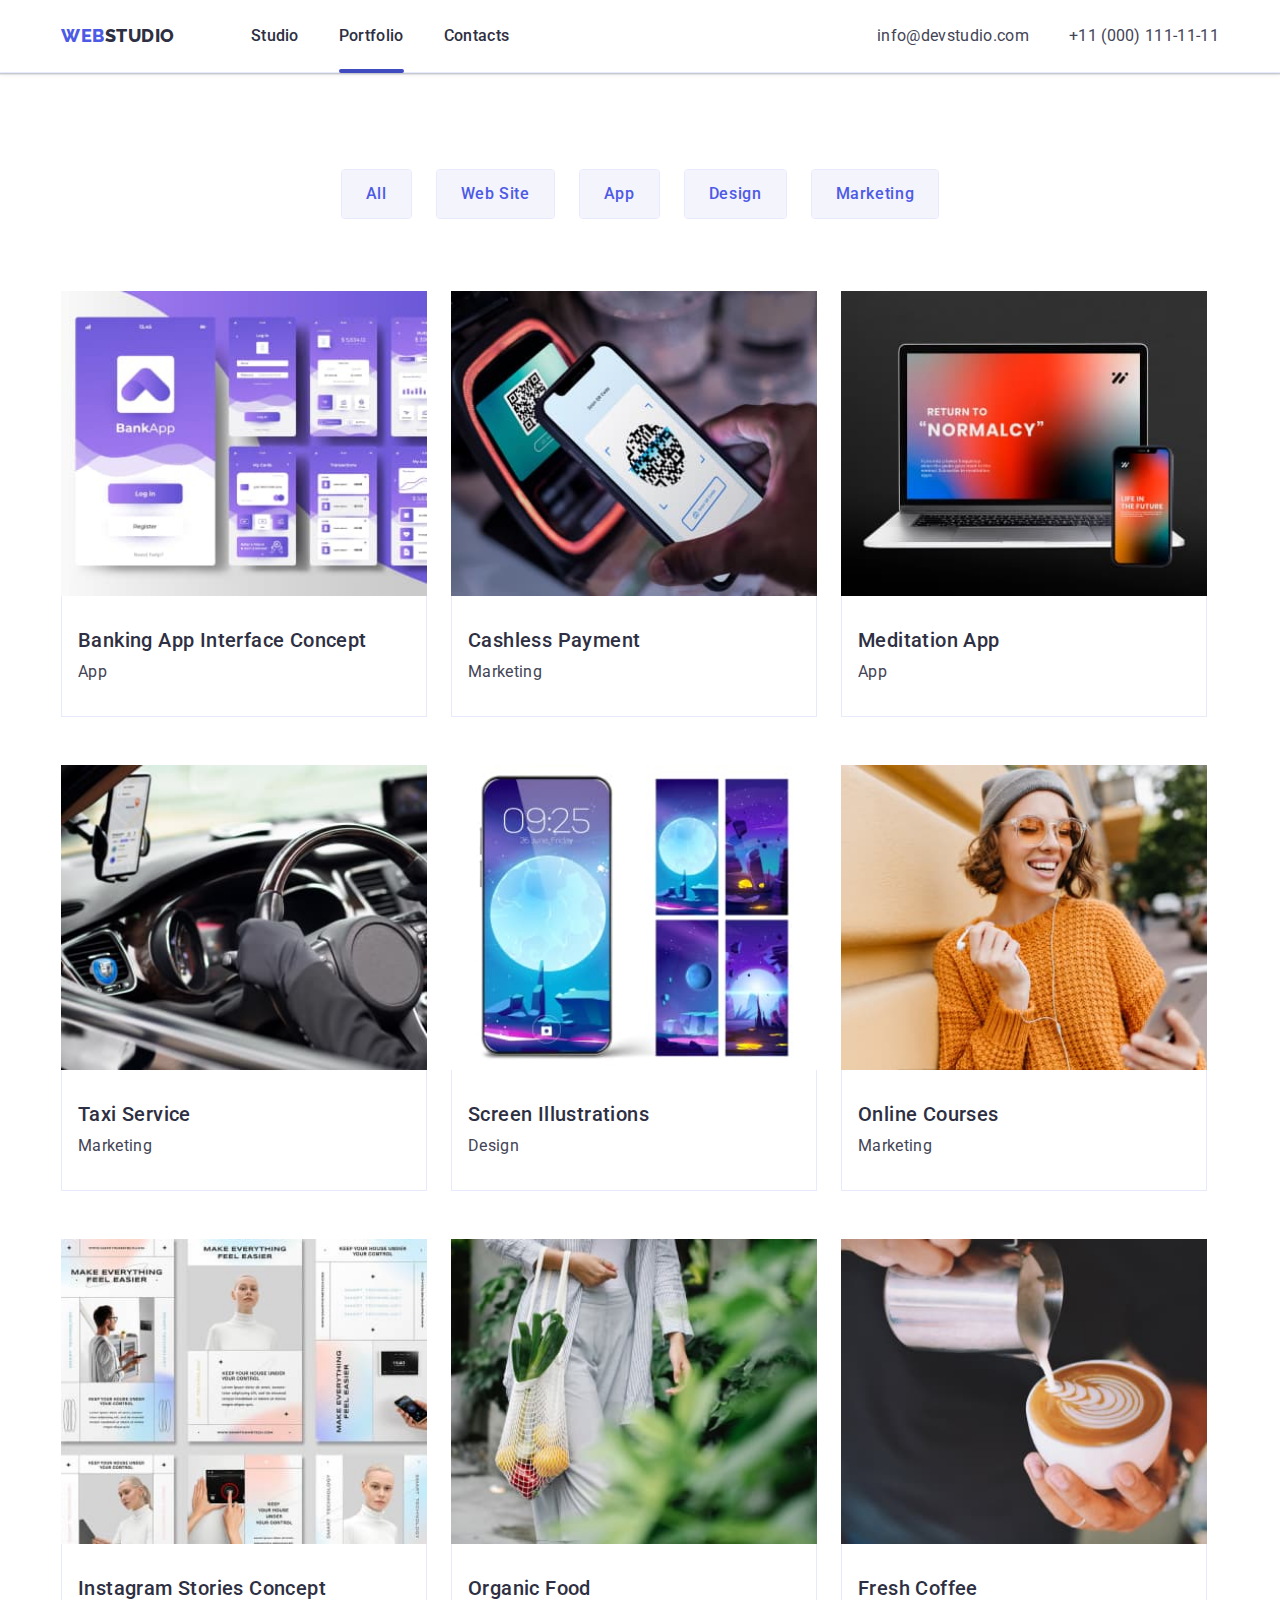
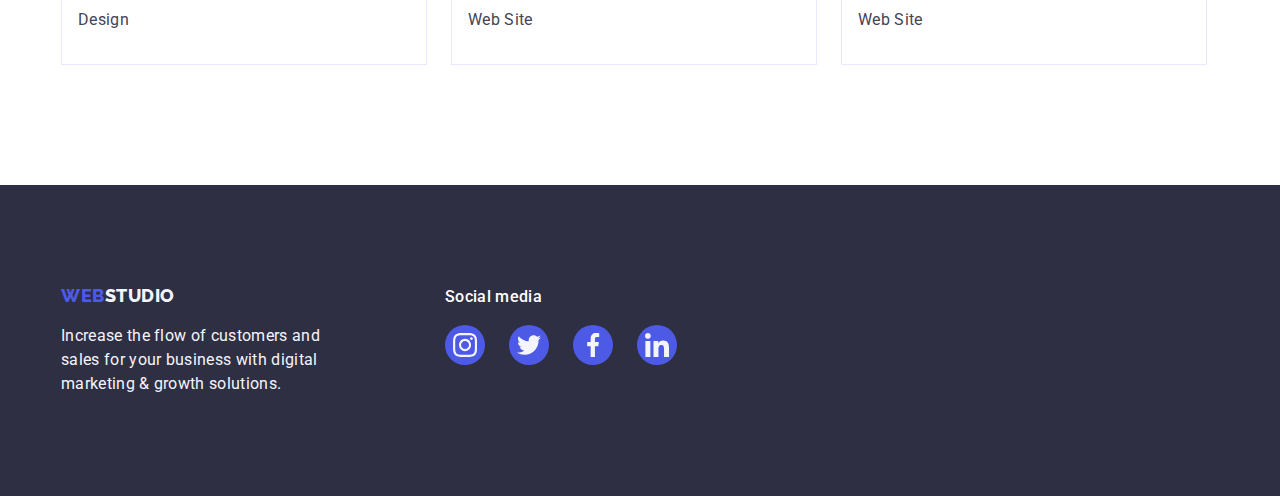
==== portfolio.html @ ed355ff0 "goit-markup-hw-06" ====
<!DOCTYPE html>
<html lang="en">
<head>
    <meta charset="UTF-8">
    <meta http-equiv="X-UA-Compatible" content="IE=edge">
    <meta name="viewport" content="width=device-width, initial-scale=1.0">
    <title>Portfolio</title>
    <link rel="preconnect" href="https://fonts.googleapis.com">
    <link rel="preconnect" href="https://fonts.gstatic.com" crossorigin>
    <link href="https://fonts.googleapis.com/css2?family=Raleway:wght@800&family=Roboto:wght@400;500;700;900&display=swap"
        rel="stylesheet">
        <link rel="stylesheet" href="https://cdnjs.cloudflare.com/ajax/libs/modern-normalize/1.1.0/modern-normalize.min.css"
            integrity="sha512-wpPYUAdjBVSE4KJnH1VR1HeZfpl1ub8YT/NKx4PuQ5NmX2tKuGu6U/JRp5y+Y8XG2tV+wKQpNHVUX03MfMFn9Q=="
            crossorigin="anonymous" referrerpolicy="no-referrer" />
    <link rel="stylesheet" href="./css/styles.css">
</head>
<body>
    <header class="header">
        <div class="container header-container">
        <nav class="header-navigation">
            <a href="./index.html" class="header-logo-portfolio link">Web<span class="logo-header link">Studio</span></a>
            <ul class="header-list list">
                <li class="header-item"><a class="header-link link" href="./index.html">Studio</a></li>
                <li class="header-item"><a class="header-link current link" href="./portfolio.html">Portfolio</a></li>
                <li class="header-item"><a class="header-link link" href="">Contacts</a></li>
            </ul>
        </nav>
        <address class="header-contact">
            <ul class="header-contact-item list">
                <li class="header-contact-list link">
                    <a class="header-contact-phone link" href="mailto:info@devstudio.com">info@devstudio.com</a>
                </li>
                <li class="header-contact-list link">
                    <a class="header-contact-phone link" href="tel:+110001111111">+11 (000) 111-11-11</a>
                </li>
            </ul>
        </address>
        </div>
    </header>
    <main>
    <section class="gallery">
        <div class="container">
        <h1 hidden class="visually-hidden">Gallery</h1>

        <ul class="filter-list list">
            <li class="filter-item">
                <button type="button" class="filter-button-text">All</button>
            </li>
            <li class="filter-item">
                <button type="button" class="filter-button-text">Web Site</button>
            </li>
            <li class="filter-item">
                <button type="button" class="filter-button-text">App</button>
            </li>
            <li class="filter-item">
                <button type="button" class="filter-button-text">Design</button>
            </li>
            <li class="filter-item">
                <button type="button" class="filter-button-text">Marketing</button>
            </li>
        </ul>

        <ul class="gallery-list list">
            <li class="gallery-item list">
                <a href="" class="gallery-link link">
                    <div class="gallery-cover-wrap">
                        <img src="./images/BankingApp.jpg" alt="Tabs" width="360" height="300">
                        <p class="gallery-cover-text">14 Stylish and User-Friendly App Design Concepts · Task Manager App · Calorie Tracker App · Exotic Fruit Ecommerce App ·
                        Cloud Storage App</p>
                    </div>
                    <div class="gallery-container">
                       <h2 class="gallery-item-title">Banking App Interface Concept</h2>
                       <p class="gallery-item-text">App</p>
                    </div>
                </a>
            </li>
            <li class="gallery-item">
                <a href="" class="gallery-link link">
                    <div class="gallery-cover-wrap">
                        <img src="./images/CashlessPayment.jpg" alt="Cuar Code" width="360" height="300">
                        <p class="gallery-cover-text">14 Stylish and User-Friendly App Design Concepts · Task Manager App · Calorie Tracker App · Exotic Fruit Ecommerce App ·
                        Cloud Storage App</p>
                    </div>
                    <div class="gallery-container">
                        <h2 class="gallery-item-title">Cashless Payment</h2>
                        <p class="gallery-item-text">Marketing</p>
                    </div>
                </a>
            </li>
            <li class="gallery-item">
                <a href="" class="gallery-link link">
                    <div class="gallery-cover-wrap">
                        <img src="./images/nout.jpg" alt="Laptop" width="360" height="300">
                        <p class="gallery-cover-text">14 Stylish and User-Friendly App Design Concepts · Task Manager App · Calorie Tracker App · Exotic Fruit Ecommerce App ·
                        Cloud Storage App</p>
                    </div>
                    <div class="gallery-container">
                        <h2 class="gallery-item-title">Meditation App</h2>
                        <p class="gallery-item-text">App</p>
                    </div>
                </a>
            </li>
            <li class="gallery-item">
                <a href="" class="gallery-link link">
                    <div class="gallery-cover-wrap">
                        <img src="./images/car.jpg" alt="Car" width="360" height="300">
                        <p class="gallery-cover-text">14 Stylish and User-Friendly App Design Concepts · Task Manager App · Calorie Tracker App · Exotic Fruit Ecommerce App ·
                        Cloud Storage App</p>
                    </div>
                    <div class="gallery-container">
                        <h2 class="gallery-item-title">Taxi Service</h2>
                        <p class="gallery-item-text">Marketing</p>
                    </div>
                </a>
            </li>
            <li class="gallery-item">
                <a href="" class="gallery-link link">
                    <div class="gallery-cover-wrap">
                        <img src="./images/tel.jpg" alt="Screensaver for phone" width="360" height="300">
                        <p class="gallery-cover-text">14 Stylish and User-Friendly App Design Concepts · Task Manager App · Calorie Tracker App · Exotic Fruit Ecommerce App ·
                        Cloud Storage App</p>
                    </div>
                    <div class="gallery-container">
                        <h2 class="gallery-item-title">Screen Illustrations</h2>
                        <p class="gallery-item-text">Design</p>
                    </div>
                </a>
            </li>
            <li class="gallery-item">
                <a href="" class="gallery-link link">
                    <div class="gallery-cover-wrap">
                        <img src="./images/woman.jpg" alt="Woman" width="360" height="300">
                        <p class="gallery-cover-text">14 Stylish and User-Friendly App Design Concepts · Task Manager App · Calorie Tracker App · Exotic Fruit Ecommerce App ·
                        Cloud Storage App</p>
                    </div>
                    <div class="gallery-container">
                        <h2 class="gallery-item-title">Online Courses</h2>
                        <p class="gallery-item-text">Marketing</p>
                    </div>
                </a>
            </li>
            <li class="gallery-item">
                <a href="" class="gallery-link link">
                    <div class="gallery-cover-wrap">
                        <img src="./images/list.jpg" alt="Cards" width="360" height="300">
                        <p class="gallery-cover-text">14 Stylish and User-Friendly App Design Concepts · Task Manager App · Calorie Tracker App · Exotic Fruit Ecommerce App ·
                        Cloud Storage App</p>
                    </div>
                    <div class="gallery-container">
                        <h2 class="gallery-item-title">Instagram Stories Concept</h2>
                        <p class="gallery-item-text">Design</p>
                    </div>
                </a>
            </li>
            <li class="gallery-item">
                <a href="" class="gallery-link link">
                    <div class="gallery-cover-wrap">
                        <img src="./images/people.jpg" alt="Food" width="360" height="300">
                        <p class="gallery-cover-text">14 Stylish and User-Friendly App Design Concepts · Task Manager App · Calorie Tracker App · Exotic Fruit Ecommerce App ·
                        Cloud Storage App</p>
                    </div>
                    <div class="gallery-container">
                        <h2 class="gallery-item-title">Organic Food</h2>
                        <p class="gallery-item-text">Web Site</p>
                    </div>
                </a>
            </li>
            <li class="gallery-item">
                <a href="" class="gallery-link link">
                    <div class="gallery-cover-wrap">
                        <img src="./images/coffee.jpg" alt="Coffee" width="360" height="300">
                        <p class="gallery-cover-text">14 Stylish and User-Friendly App Design Concepts · Task Manager App · Calorie Tracker App · Exotic Fruit Ecommerce App ·
                        Cloud Storage App</p>
                    </div>
                    <div class="gallery-container">
                        <h2 class="gallery-item-title">Fresh Coffee</h2>
                        <p class="gallery-item-text">Web Site</p>
                    </div>
                </a>
            </li>
        </ul>
        </div>
    </section>
    </main>
    <footer class="footer">
        <div class="container footer-container">
        <div class="footer-logo-cont">
        <a class="footer-logo link" href="./index.html">Web<span class="logo link">Studio</span></a>
        <p class="footer-text">Increase the flow of customers and sales for your business with digital marketing & growth solutions.</p>
        </div>
        <div class="footer-soc">
            <h2 class="footer-tytle">Social media</h2>
            <ul class="footer-list list">
                <li class="footer-item">
                    <a href="" class="footer-link link">
                        <svg class="footer-icon" width="24" height="24">
                            <use href="./images/symbol-defs.svg#icon-instagram"></use>
                        </svg>
                    </a>
                </li>
                <li class="footer-item">
                    <a href="" class="footer-link link">
                        <svg class="footer-icon" width="24" height="24">
                            <use href="./images/symbol-defs.svg#icon-twitter"></use>
                        </svg>
                    </a>
                </li>
                <li class="footer-item">
                    <a href="" class="footer-link link">
                        <svg class="footer-icon" width="24" height="24">
                            <use href="./images/symbol-defs.svg#icon-facebook"></use>
                        </svg>
                    </a>
                </li>
                <li class="footer-item">
                    <a href="" class="footer-link link">
                        <svg class="footer-icon" width="24" height="24">
                            <use href="./images/symbol-defs.svg#icon-linkedin"></use>
                        </svg>
                    </a>
                </li>
            </ul>
        </div>
        </div>
    </footer>
</body>
</html>
---- css/styles.css ----
/* цвет основного текста: #2E2F42; */
/* вторичный цвет текста: #434455; */
/* вторичный цвет фона: background: #F4F4FD; */
/* белый: #FFFFFF; */
/* акцент: background: #4D5AE5; */
/* цвет текста в футере: #F4F4FD; */

:root {
    --primary-text-color--: #434455;
    --title-text-color--: #2E2F42;
    --accent-color--: #4D5AE5;
}

p,
h1,
h2,
h3,
h4,
h5,
h6 {
    margin: 0;
}

ul {
    margin: 0;
    padding-left: 0;
}

button {
    cursor: pointer;
}

address {
    font-style: normal;
}

img {
    display: block;
    height: auto;
    width: 100%;
}



body {
    margin: 0;
    background-color: #FFFFFF;
    color: #434455;

    font-family: "Roboto",
     sans-serif;
    letter-spacing: 0.02em;
}

.list {
    list-style: none;
}

.link {
    text-decoration: none;
}

.no-scroll {
    overflow: hidden;
}

.container {
    width: 1158px;
    padding-left: 15px;
    padding-right: 15px;
    margin: 0 auto;
    /* outline: 2px solid blue; */
}




/*Header*/
.header {
    padding: 24px 0px;
    border-bottom: 1px solid #E7E9FC;
    box-shadow: 0px 2px 1px rgba(46, 47, 66, 0.08), 0px 1px 1px rgba(46, 47, 66, 0.16), 0px 1px 6px rgba(46, 47, 66, 0.08);
}

.header-container {
    display: flex;
    align-items: center;
}


.header-logo {
    font-family: 'Roboto', sans-serif;
    font-style: normal;
    font-weight: 500;
    font-size: 16px;
    line-height: 1.5;
    letter-spacing: 0.02em;
    color: #2E2F42;
}

.header-logo-portfolio {
    font-family: 'Raleway',
        sans-serif;;
    font-weight: 800;
    font-size: 18px;
    line-height: 1.17;
    letter-spacing: 0.03em;
    color: #4d5ae5;
    text-transform: uppercase;
    margin-right: 76px;
    transition-property: color;
    transition-duration: 250ms;
    transition-timing-function: cubic-bezier(0.4, 0, 0.2, 1);
}
.header-logo-portfolio:hover,
.header-logo-portfolio:focus {
     color: #404bbf;
}

.logo-header {
    color: #2E2F42;
    text-decoration: none;
}

.header-link {
    color: #2E2F42;

    font-family: 'Roboto', sans-serif;
    font-style: normal;
    font-weight: 500;
    font-size: 16px;
    line-height: 1.5;
    letter-spacing: 0.02em;
    text-decoration: none;
    display: block;
    transition-property: color;
    transition-duration: 250ms;
    transition-timing-function: cubic-bezier(0.4, 0, 0.2, 1);
}
.header .header-link:hover,
.header .header-link:focus {
     color: #404bbf;
}

.header-contact-mail {
    color: #434455;;
    font-family: 'Roboto', sans-serif;
    font-style: normal;
    font-weight: 400;
    font-size: 16px;
    line-height: 1.5;
    letter-spacing: 0.02em;
    text-decoration: none;
    font-style: normal;
    transition-property: color;
    transition-duration: 250ms;
    transition-timing-function: cubic-bezier(0.4, 0, 0.2, 1);
}
.header-contact-mail:hover,
.header-contact-mail:focus {
    color: #404bbf;
}

.header-contact-phone {
    color: #434455;
    font-family: 'Roboto',
        sans-serif;
    font-style: normal;
    font-weight: 400;
    font-size: 16px;
    line-height: 1.5;
    letter-spacing: 0.02em;
    text-decoration: none;
    transition-property: color;
    transition-duration: 250ms;
    transition-timing-function: cubic-bezier(0.4, 0, 0.2, 1);
}
.header-contact-phone:hover,
.header-contact-phone:focus {
    color: #404bbf;
}

.header-contact {
    font-style: normal;
    list-style: none;
}
    
.header-list {
    list-style: none;
    display: flex;
}

.header-navigation {
    display: flex;
    align-items: center;
    margin-right: auto;
}

.header-item {
    font-weight: 500;
    font-size: 16px;
    line-height: 1.5;
    letter-spacing: 0.02em;
    color: #2e2f42;
    margin-right: 40px;
}
.header-item:last-child {
    margin-right: 0;
}

.header-contact-item {
    list-style: none;
    display: flex;
    gap: 40px;
}

.current {
    position: relative;

}

.current::after {
    content: "";
    position: absolute;
    left: 0;
    bottom: -25px;
    width: 100%;
    height: 4px;
    background: #404BBF;
    border-radius: 2px;
}


/*Section Hero*/
.hero {
    background: #2E2F42;
    background-image: linear-gradient(rgba(46, 47, 66, 0.7) , rgba(46, 47, 66, 0.7)) , url(../images/people-office.jpg);
    background-repeat: no-repeat;
    background-position: center;
    background-size: cover;
    padding-top: 188px;
    padding-bottom: 188px;
    max-width: 1440px;
    margin: 0 auto;
}

.visually-hidden {
    position: absolute;
    width: 1px;
    height: 1px;
    margin: -1px;
    border: 0;
    padding: 0;
    white-space: nowrap;
    clip-path: inset(100%);
    clip: rect(0 0 0 0);
    overflow: hidden;
}

.hero-title {
    color: #FFFFFF;
    font-family: 'Roboto', sans-serif;
    font-style: normal;
    font-weight: 700;
    font-size: 56px;
    line-height: 1.07;
    text-align: center;
    letter-spacing: 0.02em;
    margin-bottom: 48px;
    max-width: 496px;
    margin-left: auto;
    margin-right: auto;
}

.hero-button {
    height: 56px;
    background: #4D5AE5;
    color: #FFFFFF;
    font-family: 'Roboto',
        sans-serif;
    font-style: normal;
    font-weight: 500;
    font-size: 16px;
    line-height: 1.5;
    display: block;
    align-items: center;
    letter-spacing: 0.04em;
    box-shadow: 0px 4px 4px rgba(0, 0, 0, 0.15);
    border-radius: 4px;
    margin: auto;
    padding: 16px 32px;
    border: none;
    transition-property: background-color;
    transition-duration: 250ms;
    transition-timing-function: cubic-bezier(0.4, 0, 0.2, 1);
}
.hero-button:hover,
.hero-button:focus {
    background-color: #404BBF; 
    cursor: pointer;
}





/* Section feature */
.feature {
    padding-top: 120px;
    padding-bottom: 120px;
}

.container-icon {
    display: flex;
    justify-content: center;
    align-items: center;
    background: #F4F4FD; 
    border-radius: 4px;
    width: 264px;
    height: 112px;
    margin-bottom: 8px;
}

.feature-list {
    display: flex;
    gap: 24px;
}

.feature-tytle {
    color: #2E2F42;
    font-family: 'Roboto',
     sans-serif;
    font-style: normal;
    font-weight: 500;
    font-size: 20px;
    line-height: 1.2;
    letter-spacing: 0.02em;
    margin-bottom: 8px;
} 

.feature-text {
    color: #434455;
    font-family: 'Roboto', sans-serif;
    font-style: normal;
    max-width: 264px;
    font-weight: 400;
    font-size: 16px;
    line-height: 1.5;
    letter-spacing: 0.02em;
}

.feature-item {
    width: calc((100% - 72px) / 4);
}

.feature-item:last-child {
    margin-right: 0;
}




/* Section Pricture */
.picture {
    padding-top: 0px;
    padding-bottom: 120px;
}

.picture-tytle {
    color: #2E2F42;
    font-family: 'Roboto';
    font-style: normal;
    font-weight: 700;
    font-size: 36px;
    line-height: 1.11;
    text-align: center;
    letter-spacing: 0.02em;
    text-transform: capitalize;
    margin-bottom: 72px;
}

.picture-list {
    display: flex;
    gap: 24px;
}

.picture-blok {
    width: calc((100% - 60px) / 3);
}




/* Section Team */
.team {
    background: #F4F4FD;
    padding-top: 120px;
    padding-bottom: 120px;
}

.team-tytle {
    color: #2E2F42;
    font-family: 'Roboto',
        sans-serif;
    font-style: normal;
    font-weight: 700;
    font-size: 36px;
    line-height: 1.11;
    text-align: center;
    letter-spacing: 0.02em;
    text-transform: capitalize;
    margin-bottom: 72px;
}

.team-list-tytle {
    color: #2E2F42;
    font-family: 'Roboto', sans-serif;
    font-style: normal;
    font-weight: 500;
    font-size: 20px;
    line-height: 1.2;
    text-align: center;
    letter-spacing: 0.02em;
    margin-bottom: 8px;
}

.team-list-text {
    color: #434455;
    font-family: 'Roboto',
        sans-serif;
    font-style: normal;
    font-weight: 400;
    font-size: 16px;
    line-height: 1.5;
    text-align: center;
    letter-spacing: 0.02em;
    margin-bottom: 8px;
}

.team-soc-list {
    display: flex;
    justify-content: center;
    gap: 24px;
}

.team-soc-item {
    width: 40px;
    height: 40px;
}

.team-soc-link {
    width: 100%;
    height: 100%;
    border-radius: 50%;
    background: #4D5AE5;
    display: flex;
    align-items: center;
    justify-content: center;
    transition-property: background;
    transition-duration: 250ms;
    transition-timing-function: cubic-bezier(0.4, 0, 0.2, 1);
}

.team-soc-link:hover,
.team-soc-link:focus {
    background: #404BBF;
}

.team-list {
    display: flex;
    gap: 24px;
}

.team-blok {
    background-color: #FFFFFF;
    width: calc((100% - 72px) / 4);
    box-shadow: 0px 1px 6px rgba(46, 47, 66, 0.08), 0px 1px 1px rgba(46, 47, 66, 0.16), 0px 2px 1px rgba(46, 47, 66, 0.08);
    border-radius: 0px 0px 4px 4px;
}

.container-team {
    padding-top: 24px;
    padding-bottom: 24px;
    padding-left: 16px;
    padding-right: 16px;
}



/* Section Company */
.company {
    padding-top: 127px;
    padding-bottom: 120px;
}

.company-tytle {
    font-family: 'Roboto';
    font-style: normal;
    font-weight: 700;
    font-size: 36px;
    line-height: 40px;
    text-align: center;
    letter-spacing: 0.02em;
    text-transform: capitalize;
    color: #2E2F42;
    margin-bottom: 72px;
}

.company-list {
    display: flex;
    gap: 24px;
    justify-content: center;
}

.company-item {
    width: 168px;
    height: 88px;
    border: 1px solid #8E8F99;
    border-radius: 4px;
    transition-property: border-color;
    transition-duration: 250ms;
    transition-timing-function: cubic-bezier(0.4, 0, 0.2, 1);
}
.company-item:hover,
.company-item:focus {
    border-color: #404BBF;
}
/*.company-item:hover
.company-icon,
.company-item:focus
.company-icon {
    fill: #404BBF;
}*/

.company-link {
    width: 100%;
    height: 100%;
    display: flex;
    justify-content: center;
    align-items: center;
    transition-property: border-color, color;
    transition-duration: 250ms, 250ms;
    transition-timing-function: cubic-bezier(0.4, 0, 0.2, 1), cubic-bezier(0.4, 0, 0.2, 1);
}

.company-link:hover,
.company-link:focus {
    border-color: #404BBF;
    color: #404BBF;
}

.company-icon {
    fill: #8E8F99;
    transition-property: fill;
    transition-duration: 250ms;
    transition-timing-function: cubic-bezier(0.4, 0, 0.2, 1)
}
.company-icon:hover,
.company-icon:focus {
    fill: #404BBF;
}





/* Section Gallery filter-list */
.gallery {
   padding-top: 96px;
   padding-bottom: 120px;
}

.filter-button-text {
    color: #4D5AE5;
    background: #F4F4FD;
    border-style: none;
    font-family: 'Roboto', sans-serif;
    font-style: normal;
    font-weight: 500;
    font-size: 16px;
    line-height: 1.5;
    display: flex;
    letter-spacing: 0.04em;
    cursor: pointer;
    padding: 12px 24px;
    border-radius: 4px;
    transition-property: background, color, box-shadow;
    transition-duration: 250ms;
    transition-timing-function: cubic-bezier(0.4, 0, 0.2, 1);
}
.filter-button-text:hover,
.filter-button-text:focus {
    background: #404BBF;
    color: #FFFFFF;
    cursor: pointer;
    box-shadow: 0px 3px 1px rgba(0, 0, 0, 0.1),
        0px 2px 1px rgba(0, 0, 0, 0.08),
        0px 2px 2px rgba(0, 0, 0, 0.12);
}

.filter-list {
    display: flex;
    gap: 24px;
    margin-bottom: 72px;
    justify-content: center;
}

.filter-item {
    border: 1px solid #E7E9FC;
    border-radius: 4px;
}





/* gallery-list */
.gallery-list {
    list-style: none;
    display: flex;
    gap: 48px 24px;
    flex-wrap: wrap;
    box-sizing: border-box;
}

.gallery-list li {
    width: calc((100% - 60px) / 3);
}

.gallery-container {
    padding: 32px 16px;
    border: 1px solid #E7E9FC;
    border-top: none;
}

.gallery-item {
    list-style: none;
}

.gallery-item-text {
    color: #434455;
    font-family: 'Roboto',
        sans-serif;
    font-style: normal;
    font-weight: 400;
    font-size: 16px;
    line-height: 1.5;
    letter-spacing: 0.02em;
}

.gallery-item-title {
    color: #2E2F42;
    font-family: 'Roboto',
        sans-serif;
    font-style: normal;
    font-weight: 500;
    font-size: 20px;
    line-height: 1.2;
    letter-spacing: 0.02em;
    margin-bottom: 8px;
}

.gallery-link {
    display: block;
    transition-property: box-shadow;
    transition-duration: 250ms;
    transition-timing-function: cubic-bezier(0.4, 0, 0.2, 1);
}

.gallery-link:hover,
.gallery-link:focus {
    text-decoration: none;
    box-shadow: 0px 1px 6px rgba(46, 47, 66, 0.08), 0px 1px 1px rgba(46, 47, 66, 0.16), 0px 2px 1px rgba(46, 47, 66, 0.08);
}

.gallery-link:hover .gallery-cover-text,
.gallery-link:focus .gallery-cover-text {
    transform: translate(0);
}

.gallery-cover-wrap {
    position: relative;
    overflow: hidden;
}

.gallery-cover-text {
    position: absolute;
    top: 0;
    font-family: 'Roboto';
    font-style: normal;
    font-weight: 400;
    font-size: 16px;
    line-height: 24px;
    letter-spacing: 0.02em;
    color: #F4F4FD;
    background-color: #4D5AE5;
    padding-left: 32px;
    padding-top: 40px;
    height: 100%;
    transform: translateY(100%);
    transition-property: transform;
    transition-duration: 250ms;
    transition-timing-function: cubic-bezier(0.4, 0, 0.2, 1);
}






/*Footer*/
.footer {
    background: #2E2F42;
    padding-top: 100px;
    padding-bottom: 100px;
}

.footer-container {
    display: flex;
}

.footer-logo-cont {
    margin-right: 120px;
}

.footer-text {
    color: #F4F4FD;
    font-family: 'Roboto',
        sans-serif;
    font-style: normal;
    font-weight: 400;
    font-size: 16px;
    line-height: 1.5;
    letter-spacing: 0.02em;
    max-width: 264px;
}

.footer-logo {
    color: #4D5AE5;
    font-family: 'Raleway', sans-serif;
    font-style: normal;
    font-weight: 800;
    font-size: 18px;
    line-height: 1.17;
    display: flex;
    align-items: center;
    letter-spacing: 0.03em;
    text-transform: uppercase;
    text-decoration: none;
    margin-bottom: 17.5px;
}

.logo {
    color: #F4F4FD;
    font-family: 'Raleway',
        sans-serif;
    font-style: normal;
    font-weight: 800;
    font-size: 18px;
    line-height: 1.17;
    display: flex;
    align-items: center;
    letter-spacing: 0.03em;
    text-transform: uppercase;
    text-decoration: none;
}


.footer-tytle {
    font-family: 'Roboto';
    font-style: normal;
    font-weight: 500;
    font-size: 16px;
    line-height: 1.5;
    letter-spacing: 0.02em;
    color: #FFFFFF;
    display: flex;
    margin-bottom: 16px;
}

.footer-list {
    display: flex;
    justify-content: center;
    gap: 24px;
}

.footer-item {
    width: 40px;
    height: 40px;
}

.footer-link {
    width: 100%;
    height: 100%;
    border-radius: 50%;
    background: #4D5AE5;
    display: flex;
    align-items: center;
    justify-content: center;
    transition-property: background;
    transition-duration: 250ms;
    transition-timing-function: cubic-bezier(0.4, 0, 0.2, 1);
}

.footer-link:hover,
.footer-link:focus {
    background: #31D0AA;
}




.subscribe {
    margin-left: 80px;
}

.footer-title {
    font-family: 'Roboto';
    font-style: normal;
    font-weight: 500;
    font-size: 16px;
    line-height: 1.5;
    letter-spacing: 0.02em;
    color: #FFFFFF;
    margin-bottom: 16px;
}

.footer-input {
    width: 264px;
    height: 40px;
    background-color: transparent;
    border: none;
    border: 1px solid #FFFFFF;
    filter: drop-shadow(0px 4px 4px rgba(0, 0, 0, 0.15));
    color: #FFFFFF;
    border-radius: 4px;
    padding-left: 16px;
    padding-top: 8px;
    padding-bottom: 8px;
}

.footer-input::placeholder {
    font-family: 'Roboto';
    font-style: normal;
    font-weight: 400;
    font-size: 12px;
    line-height: 2;
    letter-spacing: 0.04em;
    color: #FFFFFF;
}

.footer-input:focus {
    outline: none;
}

.footer-wrap {
    display: flex;
    justify-content: center;
    align-items: center;
}

.footer-btn {
    min-width: 165px;
    height: 40px;
    padding: 8px 24px;
    margin-left: 24px;
    background: #4D5AE5;
    border-radius: 4px;
    font-family: inherit;
    font-weight: 500;
    font-size: 16px;
    line-height: 1.5;
    border: transparent;
    letter-spacing: 0.04em;
    cursor: pointer;
    padding: 8px 24px;
    border: none;
    box-shadow: none;
    color: #FFFFFF;
    display: flex;
    justify-content: center;
    align-items: center;
    gap: 16px;
}


.backdrop {
    position: fixed;
    top: 0;
    width: 100%;
    height: 100%;
    background: rgba(46, 47, 66, 0.4);
    transition-property: opacity, visibility;
    transition-duration: 250ms, 250ms;
    transition-timing-function: cubic-bezier(0.4, 0, 0.2, 1), cubic-bezier(0.4, 0, 0.2, 1);
}

.modal {
    width: 408px;
    min-height: 576px;
    background: #FCFCFC;
    box-shadow: 0px 1px 1px rgba(0, 0, 0, 0.14), 0px 1px 3px rgba(0, 0, 0, 0.12), 0px 2px 1px rgba(0, 0, 0, 0.2);
    border-radius: 4px;
    position: absolute;
    left: 50%;
    top: 50%;
    transform: translate(-50%, -50%) scale(1);
    transition-property: transform;
    transition-duration: 250ms;
    transition-timing-function: cubic-bezier(0.4, 0, 0.2, 1);
    padding: 24px;
}

.backdrop.is-hidden .modal {
    transform: translate(-50%, -50%) scale(0);
}

.modal-close-btn {
    display: flex;
    justify-content: center;
    align-items: center;
    margin-left: auto;
    width: 24px;
    height: 24px;
    color: #2E2F42;
    background: #E7E9FC;
    border: 1px solid rgba(0, 0, 0, 0.1);
    border-radius: 50%;
    transition-property: background, fill;
    transition-duration: 250ms, 250ms;
    transition-timing-function: cubic-bezier(0.4, 0, 0.2, 1), cubic-bezier(0.4, 0, 0.2, 1);
}

.modal-close-btn:hover,
.modal-close-btn:focus {
    background: #404BBF;
    fill: #FFFFFF;
}

.is-hidden {
    opacity: 0;
    visibility: hidden;
    pointer-events: none;
}


.modal-title {
    font-family: 'Roboto';
    font-weight: 500;
    font-size: 16px;
    line-height: 1.5;
    text-align: center;
    letter-spacing: 0.02em;
    color: #2E2F42;
    margin-top: 24px;
    margin-bottom: 16px;
}

.modal-input {
    width: 100%;
    height: 40px;
    border: 1px solid rgba(46, 47, 66, 0.4);
    border-radius: 4px;
    background-color: transparent;
    transition-property: border;
    transition-duration: 250ms;
    transition-timing-function: cubic-bezier(0.4, 0, 0.2, 1);
    font-size: 14px;
    color: #2E2F42;
    padding-left: 30px;
    margin-bottom: 10px;
    outline: transparent;
    transition-property: border, fill;
    transition-duration: 250ms;
    transition-timing-function: cubic-bezier(0.4, 0, 0.2, 1);
}

.modal-input:focus {
    border: 1px solid #4D5AE5;
}

.modal-input:focus + .input-icon {
    fill: #4D5AE5;
}

.input-wrap {
    position: relative;
}

.input-icon {
    position: absolute;
    left: 5px;
    top: 50%;
    transform: translateY(-50%);
    margin-left: auto;
    margin-right: auto;
}

.modal-name {
    font-family: 'Roboto';
    font-style: normal;
    font-weight: 400;
    font-size: 12px;
    line-height: 1.16;
    letter-spacing: 0.04em;
    color: #8E8F99;
}

.modal-tel,
.modal-email {
    font-family: 'Roboto';
    font-style: normal;
    font-weight: 400;
    font-size: 12px;
    line-height: 1.16;
    letter-spacing: 0.01em;
    color: #8E8F99;
}

/*.modal-label {
    margin-bottom: 8px;
}*/

.modal-label span {
    display: block;
    margin-bottom: 4px;
}

.modal-btn {
    width: 169px;
    height: 56px;
    font-family: 'Roboto';
    font-weight: 500;
    font-size: 16px;
    line-height: 24px;
    display: block;
    margin-left: auto;
    margin-right: auto;
    text-align: center;
    letter-spacing: 0.04em;
    color: #FFFFFF;
    background: #4D5AE5;
    box-shadow: 0px 4px 4px rgba(0, 0, 0, 0.15);
    border-radius: 4px;
    border: none;
}

.input-text {
    font-family: 'Roboto';
    font-style: normal;
    font-weight: 400;
    font-size: 12px;
    line-height: 1.16;
    letter-spacing: 0.01em;
    color: #8E8F99;
}

.modal-textarea {
    width: 100%;
    height: 120px;
    border: 1px solid rgba(46, 47, 66, 0.4);
    border-radius: 4px;
    transition-property: border;
    transition-duration: 250ms;
    transition-timing-function: cubic-bezier(0.4, 0, 0.2, 1);
    font-size: 14px;
    color: #2E2F42;
    padding: 10px;
    margin-top: 4px;
    outline: transparent;
    background-color: transparent;
    resize: none;
    transition-property: border;
    transition-duration: 250ms;
    transition-timing-function: cubic-bezier(0.4, 0, 0.2, 1);
}
.modal-textarea::placeholder {
    font-family: 'Roboto';
    font-style: normal;
    font-weight: 400;
    font-size: 12px;
    line-height: 1.16;
    letter-spacing: 0.04em;
    color: rgba(46, 47, 66, 0.4);
}

.modal-textarea:focus {
    border: 1px solid #4D5AE5;
}

.input-link {
    margin-left: 4px;
}

.check-text {
    font-family: 'Roboto';
    font-style: normal;
    font-weight: 400;
    font-size: 12px;
    line-height: 14px;
    letter-spacing: 0.04em;
    color: #8E8F99;
    display: flex;
    align-items: center;
    margin-top: 16px;
    margin-bottom: 24px;
    transition-property: background-color, fill;
    transition-duration: 250ms;
    transition-timing-function: cubic-bezier(0.4, 0, 0.2, 1);
}

.check-text span {
    width: 16px;
    height: 16px;
    border: 1px solid rgba(46, 47, 66, 0.4);
    border-radius: 2px;
    margin-right: 8px;
    display: flex;
    justify-content: center;
    align-items: center;
    fill: transparent;

}

.input-check:checked +.check-text span {
    background-color: #404BBF;
    border: none;
    fill: #F4F4FD;
}

.input-check:focus +.check-text span {
    border-color: #404BBF;
}

/*.check-text::before {
    content: "";
    width: 16px;
    height: 16px;
    border: 1px solid rgba(46, 47, 66, 0.4);
    border-radius: 2px;
    margin-right: 8px;
}

.input-check:checked + .check-text::before {
    background-color: #404BBF;
    background-image: url(../images/galochka.svg);
    background-position: center;
    background-repeat: no-repeat;
}*/
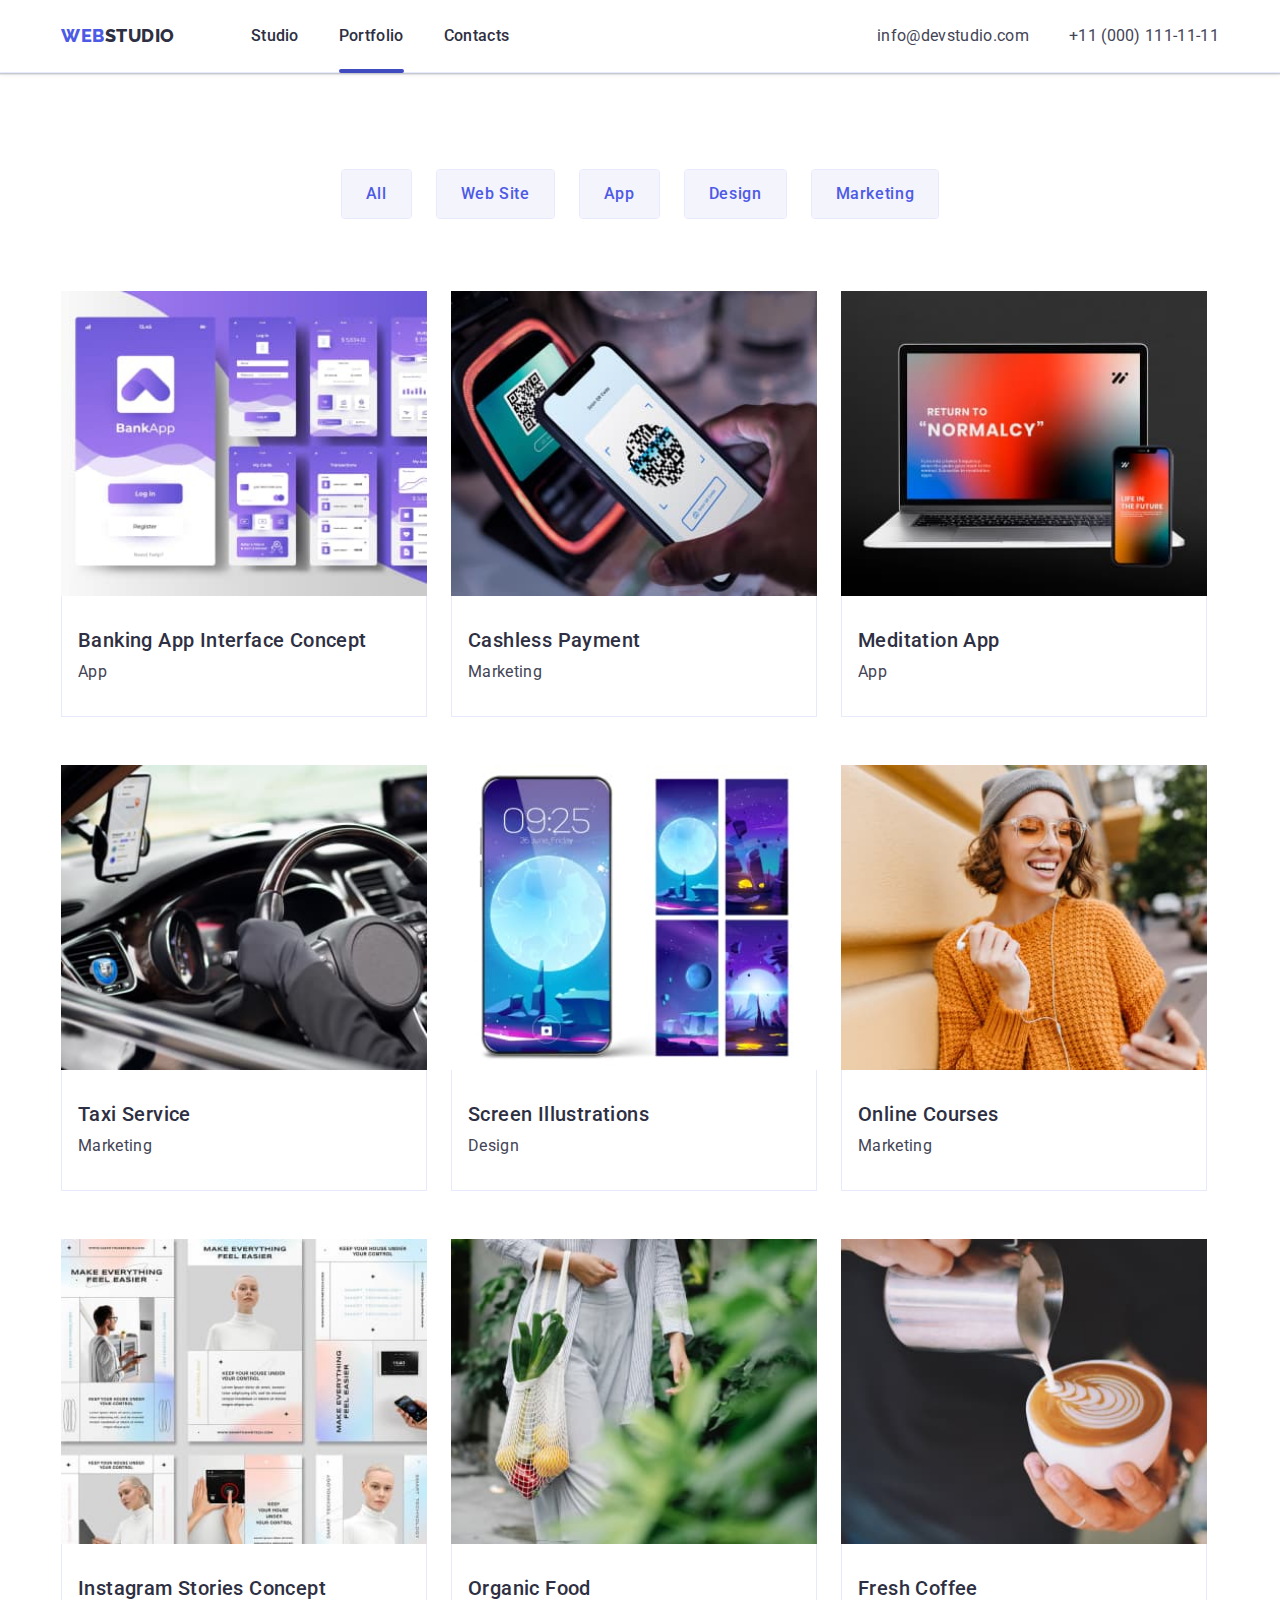
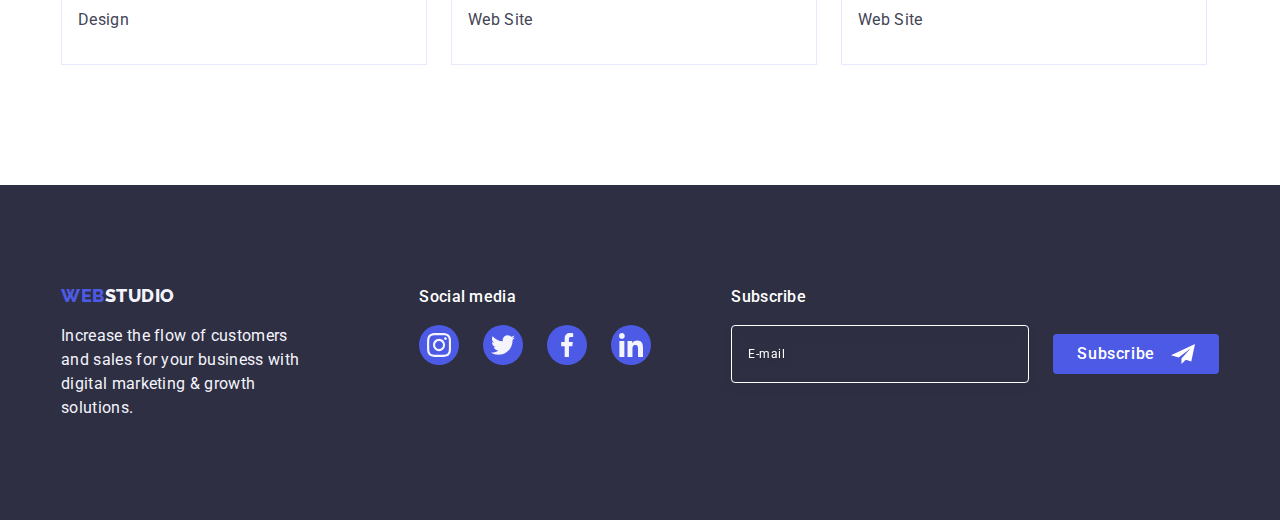
==== commit 7119a365: "goit-markup-hw-06" ====
--- a/portfolio.html
+++ b/portfolio.html
@@ -221,6 +221,21 @@
                 </li>
             </ul>
         </div>
+        <div class="subscribe">
+            <p class="footer-title">Subscribe</p>
+            <form>
+                <div class="footer-wrap">
+                    <label class="footer-label">
+                        <input type="text" class="footer-input" name="text" placeholder="E-mail">
+                    </label>
+                    <button class="footer-btn" type="submit">Subscribe
+                        <svg class="footer-frame" width="24" height="24">
+                            <use href="./images/symbol-defs.svg#icon-frame"></use>
+                        </svg>
+                    </button>
+                </div>
+            </form>
+        </div>
         </div>
     </footer>
 </body>
--- a/css/styles.css
+++ b/css/styles.css
@@ -810,6 +810,7 @@
 
 
 
+
 .subscribe {
     margin-left: 80px;
 }
@@ -834,9 +835,7 @@
     filter: drop-shadow(0px 4px 4px rgba(0, 0, 0, 0.15));
     color: #FFFFFF;
     border-radius: 4px;
-    padding-left: 16px;
-    padding-top: 8px;
-    padding-bottom: 8px;
+    padding: 8px 16px 8px;
 }
 
 .footer-input::placeholder {
@@ -962,13 +961,11 @@
     border: 1px solid rgba(46, 47, 66, 0.4);
     border-radius: 4px;
     background-color: transparent;
-    transition-property: border;
-    transition-duration: 250ms;
-    transition-timing-function: cubic-bezier(0.4, 0, 0.2, 1);
     font-size: 14px;
     color: #2E2F42;
     padding-left: 30px;
     margin-bottom: 10px;
+    padding: 8px 16px 8px 38px;
     outline: transparent;
     transition-property: border, fill;
     transition-duration: 250ms;
@@ -989,12 +986,10 @@
 
 .input-icon {
     position: absolute;
-    left: 5px;
-    top: 50%;
-    transform: translateY(-50%);
-    margin-left: auto;
-    margin-right: auto;
-}
+    left: 16px;
+    top: 18%;
+}
+
 
 .modal-name {
     font-family: 'Roboto';
@@ -1017,9 +1012,9 @@
     color: #8E8F99;
 }
 
-/*.modal-label {
+.modal-label {
     margin-bottom: 8px;
-}*/
+}
 
 .modal-label span {
     display: block;
@@ -1060,13 +1055,11 @@
     height: 120px;
     border: 1px solid rgba(46, 47, 66, 0.4);
     border-radius: 4px;
-    transition-property: border;
-    transition-duration: 250ms;
-    transition-timing-function: cubic-bezier(0.4, 0, 0.2, 1);
     font-size: 14px;
     color: #2E2F42;
     padding: 10px;
     margin-top: 4px;
+    display: block;
     outline: transparent;
     background-color: transparent;
     resize: none;
